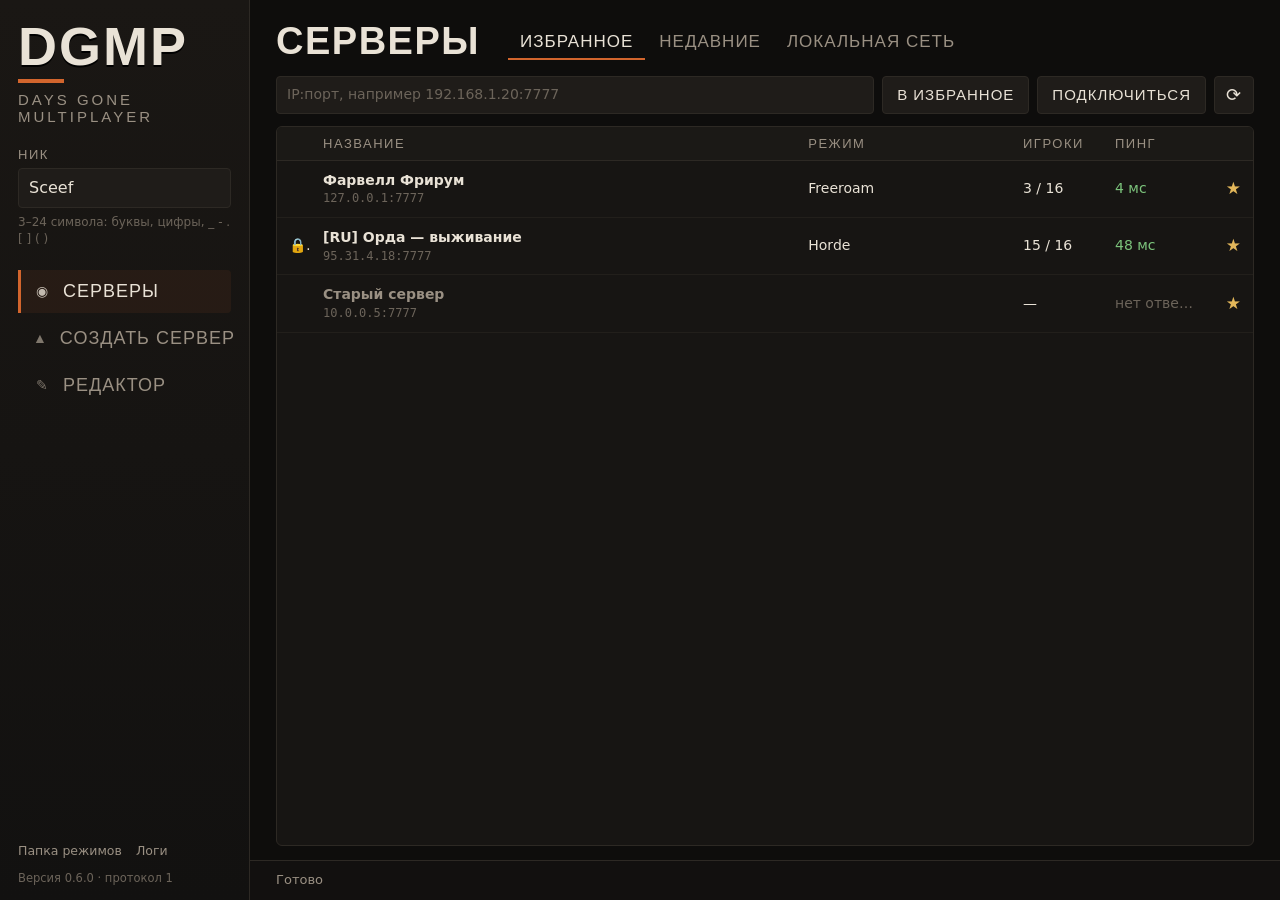
==== launcher/ui/index.html @ b5efe184 "Mission system, only death, quest items" ====
<!doctype html>
<html lang="ru">
<head>
<meta charset="utf-8">
<meta name="viewport" content="width=device-width, initial-scale=1">
<title>DGMP</title>
<link rel="stylesheet" href="app.css?v=0.6.0">
</head>
<body>
<div class="app">
  <aside class="side">
    <div class="brand">
      <div class="logo">DGMP</div>
      <div class="tagline">Days Gone Multiplayer</div>
    </div>

    <section class="nick-card">
      <label for="nick">Ник</label>
      <div class="nick-row">
        <input id="nick" maxlength="24" spellcheck="false" autocomplete="off" placeholder="Введите ник">
        <span id="nick-state" class="nick-state" aria-live="polite"></span>
      </div>
      <div class="hint" id="nick-help">3–24 символа: буквы, цифры, _ - . [ ] ( )</div>
    </section>

    <nav class="nav" role="tablist">
      <button class="nav-item active" data-page="servers" role="tab"><span class="ico">◉</span>Серверы</button>
      <button class="nav-item" data-page="host" role="tab"><span class="ico">▲</span>Создать сервер<span class="dot" id="server-dot" hidden></span></button>
      <button class="nav-item" data-page="editor" role="tab"><span class="ico">✎</span>Редактор</button>
    </nav>

    <div class="side-foot">
      <button class="link" data-open="modes">Папка режимов</button>
      <button class="link" data-open="logs">Логи</button>
      <div class="version" id="version"></div>
    </div>
  </aside>

  <main class="main">
    <!-- SERVERS -->
    <section class="page active" id="page-servers">
      <header class="page-head">
        <h1>Серверы</h1>
        <div class="tabs" role="tablist">
          <button class="tab active" data-list="favorites">Избранное</button>
          <button class="tab" data-list="recent">Недавние</button>
          <button class="tab" data-list="lan">Локальная сеть</button>
        </div>
      </header>

      <div class="toolbar">
        <input id="address" class="grow" placeholder="IP:порт, например 192.168.1.20:7777" spellcheck="false" autocomplete="off">
        <button class="btn" id="add-fav">В избранное</button>
        <button class="btn" id="direct">Подключиться</button>
        <button class="btn icon" id="refresh" title="Обновить (F5)">⟳</button>
      </div>

      <div class="table-wrap">
        <table class="servers">
          <thead><tr><th class="c-lock"></th><th>Название</th><th class="c-mode">Режим</th><th class="c-players">Игроки</th><th class="c-ping">Пинг</th><th class="c-act"></th></tr></thead>
          <tbody id="server-rows"></tbody>
        </table>
        <div class="empty" id="empty"></div>
      </div>

      <footer class="detail" id="detail" hidden>
        <div class="detail-info">
          <div class="detail-name" id="d-name"></div>
          <div class="detail-meta" id="d-meta"></div>
        </div>
        <button class="btn ghost" id="d-fav"></button>
        <button class="btn primary big" id="d-play">Играть</button>
      </footer>
    </section>

    <!-- HOST -->
    <section class="page" id="page-host">
      <header class="page-head"><h1>Создать сервер</h1></header>
      <div class="host-grid">
        <form class="card form" id="host-form" autocomplete="off">
          <div class="field">
            <label for="h-name">Название сервера</label>
            <input id="h-name" maxlength="64" required>
          </div>
          <div class="field">
            <label for="h-mode">Режим</label>
            <select id="h-mode"></select>
            <div class="mode-desc" id="h-mode-desc"></div>
          </div>
          <div class="row">
            <div class="field">
              <label for="h-port">Порт (UDP)</label>
              <input id="h-port" type="number" min="1024" max="65535" value="7777">
            </div>
            <div class="field">
              <label for="h-max">Слоты</label>
              <input id="h-max" type="number" min="1" max="64" value="16">
            </div>
          </div>
          <div class="field">
            <label for="h-pass">Пароль <span class="muted">(необязательно)</span></label>
            <input id="h-pass" type="password" maxlength="64">
          </div>
          <div class="actions">
            <button type="submit" class="btn primary big" id="h-play">Запустить и играть</button>
            <button type="button" class="btn" id="h-only">Только сервер</button>
          </div>
        </form>

        <div class="card console-card" id="console-card">
          <div class="console-head">
            <div>
              <div class="console-title">Консоль сервера</div>
              <div class="console-sub" id="srv-state">Сервер не запущен</div>
            </div>
            <button class="btn danger" id="srv-stop" hidden>Остановить</button>
          </div>
          <div class="addresses" id="srv-addr" hidden></div>
          <pre class="console" id="console" aria-live="polite"></pre>
          <form class="console-input" id="console-form">
            <input id="console-line" placeholder="Команда: help, status, say, kick, bot, reload…" spellcheck="false" autocomplete="off" disabled>
          </form>
        </div>
      </div>
    </section>

    <!-- EDITOR -->
    <section class="page" id="page-editor">
      <header class="page-head"><h1>Редактор</h1></header>
      <div class="card editor-card">
        <p>Одиночный режим для создания карт и режимов: полёт (F2), дев-меню (F3), маркеры (F6), сохранение точки старта (F5). Сюжет, сохранения и фоторежим отключены.</p>
        <label class="check"><input type="checkbox" id="e-refresh"> Восстановить исходный шаблон мира перед запуском</label>
        <div class="actions"><button class="btn primary big" id="e-run">Открыть редактор</button></div>
      </div>
    </section>

    <div class="statusbar" id="statusbar">
      <span class="spinner" id="spinner" hidden></span>
      <span id="status-text">Готово</span>
      <span class="game-pill" id="game-pill" hidden>Игра запущена</span>
    </div>
  </main>
</div>

<div class="modal" id="pass-modal" hidden>
  <form class="modal-box" id="pass-form">
    <h2>Сервер защищён паролем</h2>
    <div class="muted" id="pass-server"></div>
    <input id="pass-input" type="password" placeholder="Пароль" autocomplete="off">
    <div class="actions">
      <button type="button" class="btn" id="pass-cancel">Отмена</button>
      <button type="submit" class="btn primary">Подключиться</button>
    </div>
  </form>
</div>

<script src="app.js?v=0.6.0"></script>
</body>
</html>
---- launcher/ui/app.css ----
:root {
  --bg: #0e0d0c;
  --panel: #171513;
  --panel-2: #1f1c19;
  --line: #2d2924;
  --text: #e9e2d6;
  --muted: #9a9083;
  --dim: #6c645a;
  --accent: #d2652d;
  --accent-hi: #ec7c40;
  --ok: #7cc47c;
  --warn: #e3b75a;
  --bad: #e06b5f;
  --head: "Bahnschrift SemiBold Condensed", "Bahnschrift", "Arial Narrow", sans-serif;
  --body: "Segoe UI", system-ui, sans-serif;
  --mono: "Cascadia Mono", Consolas, monospace;
  color-scheme: dark;
}
* { box-sizing: border-box; }
html, body { height: 100%; margin: 0; }
body { background: var(--bg); color: var(--text); font: 14px/1.4 var(--body); overflow: hidden; user-select: none; }
input, select, button, textarea { font: inherit; color: inherit; }
input, select {
  background: var(--panel-2); border: 1px solid var(--line); border-radius: 4px; padding: 8px 10px; outline: none; min-width: 0;
  user-select: text;
}
input:focus, select:focus { border-color: var(--accent); }
input::placeholder { color: var(--dim); }
button { cursor: pointer; }
:focus-visible { outline: 2px solid var(--accent-hi); outline-offset: 2px; }

.app { display: grid; grid-template-columns: 250px 1fr; height: 100vh; }

/* ---------- sidebar ---------- */
.side {
  background: linear-gradient(180deg, #1a1714 0%, #121110 100%); border-right: 1px solid var(--line);
  display: flex; flex-direction: column; padding: 22px 18px 14px; gap: 22px;
}
.logo { font: 700 54px/0.9 var(--head); letter-spacing: 2px; color: var(--text); text-shadow: 0 2px 0 #000; }
.logo::after { content: ""; display: block; width: 46px; height: 4px; background: var(--accent); margin-top: 8px; }
.tagline { font: 15px var(--head); letter-spacing: 3px; text-transform: uppercase; color: var(--muted); margin-top: 8px; }

.nick-card label, .field label { display: block; font: 13px var(--head); letter-spacing: 1.5px; text-transform: uppercase; color: var(--muted); margin-bottom: 6px; }
.nick-row { position: relative; }
.nick-row input { width: 100%; font-size: 16px; padding-right: 30px; }
.nick-state { position: absolute; right: 10px; top: 50%; transform: translateY(-50%); font-weight: 700; }
.nick-state.ok { color: var(--ok); }
.nick-state.bad { color: var(--bad); }
.hint { font-size: 12px; color: var(--dim); margin-top: 6px; }
.hint.bad { color: var(--bad); }

.nav { display: flex; flex-direction: column; gap: 4px; }
.nav-item {
  display: flex; align-items: center; gap: 12px; background: none; border: 0; border-left: 3px solid transparent; border-radius: 0 4px 4px 0;
  padding: 11px 12px; text-align: left; white-space: nowrap; font: 18px var(--head); letter-spacing: 1px; text-transform: uppercase; color: var(--muted);
}
.nav-item .ico { width: 18px; text-align: center; font-size: 14px; opacity: .8; }
.nav-item:hover { color: var(--text); background: #ffffff08; }
.nav-item.active { color: var(--text); border-left-color: var(--accent); background: #d2652d14; }
.dot { width: 8px; height: 8px; border-radius: 50%; background: var(--ok); margin-left: auto; box-shadow: 0 0 8px var(--ok); }

.side-foot { margin-top: auto; display: flex; flex-wrap: wrap; gap: 4px 14px; align-items: center; }
.link { background: none; border: 0; padding: 0; color: var(--muted); font-size: 12.5px; }
.link:hover { color: var(--accent-hi); }
.version { width: 100%; font-size: 11.5px; color: var(--dim); margin-top: 6px; }

/* ---------- main ---------- */
.main { display: flex; flex-direction: column; min-width: 0; min-height: 0; position: relative; }
.page { display: none; flex: 1; flex-direction: column; min-height: 0; padding: 22px 26px 0; }
.page.active { display: flex; }
.page-head { display: flex; align-items: flex-end; gap: 28px; margin-bottom: 16px; flex-wrap: wrap; }
h1 { font: 700 38px/1 var(--head); letter-spacing: 1.5px; text-transform: uppercase; margin: 0; }
h2 { font: 700 24px/1.1 var(--head); letter-spacing: 1px; text-transform: uppercase; margin: 0 0 6px; }
.tabs { display: flex; gap: 2px; }
.tab {
  background: none; border: 0; border-bottom: 2px solid transparent; padding: 6px 12px; font: 17px var(--head); letter-spacing: 1px;
  text-transform: uppercase; color: var(--muted);
}
.tab:hover { color: var(--text); }
.tab.active { color: var(--text); border-bottom-color: var(--accent); }

.toolbar { display: flex; gap: 8px; margin-bottom: 12px; }
.grow { flex: 1; }

.btn {
  background: var(--panel-2); border: 1px solid var(--line); border-radius: 4px; padding: 8px 14px; white-space: nowrap;
  font: 15px var(--head); letter-spacing: 1px; text-transform: uppercase; color: var(--text); transition: background .12s, border-color .12s;
}
.btn:hover { border-color: #4a433b; background: #27231f; }
.btn:disabled { opacity: .45; cursor: default; }
.btn.icon { width: 40px; padding: 8px 0; font-size: 18px; line-height: 1; }
.btn.primary { background: var(--accent); border-color: var(--accent); color: #140a04; font-weight: 700; }
.btn.primary:hover { background: var(--accent-hi); border-color: var(--accent-hi); }
.btn.big { padding: 11px 26px; font-size: 19px; }
.btn.ghost { background: none; }
.btn.danger { border-color: #6b2f2a; color: #f0a198; }
.btn.danger:hover { background: #3a1a17; }

/* ---------- server table ---------- */
.table-wrap { flex: 1; min-height: 0; overflow: auto; border: 1px solid var(--line); border-radius: 6px; background: var(--panel); position: relative; }
table.servers { width: 100%; border-collapse: collapse; table-layout: fixed; }
.servers th {
  position: sticky; top: 0; background: #1b1916; z-index: 1; text-align: left; padding: 9px 12px; border-bottom: 1px solid var(--line);
  font: 13px var(--head); letter-spacing: 1.5px; text-transform: uppercase; color: var(--muted); font-weight: 400;
}
.servers td { padding: 10px 12px; border-bottom: 1px solid #221f1b; white-space: nowrap; overflow: hidden; text-overflow: ellipsis; }
.servers tr { cursor: default; }
.servers tbody tr:hover { background: #ffffff07; }
.servers tbody tr.sel { background: #d2652d1f; box-shadow: inset 3px 0 0 var(--accent); }
.c-lock { width: 34px; text-align: center; }
.c-mode { width: 22%; }
.c-players { width: 92px; }
.c-ping { width: 104px; }
.c-act { width: 46px; }
.servers td.c-act { padding: 0 8px 0 0; text-overflow: clip; text-align: right; }
.srv-name { font-weight: 600; }
.srv-addr { display: block; font-size: 12px; color: var(--dim); font-family: var(--mono); }
.offline .srv-name { color: var(--muted); }
.ping-good { color: var(--ok); } .ping-mid { color: var(--warn); } .ping-bad { color: var(--bad); } .ping-none { color: var(--dim); }
.full { color: var(--warn); }
.tag { display: inline-block; font-size: 11px; padding: 1px 6px; border-radius: 3px; background: #3a1a17; color: #f0a198; margin-left: 6px; vertical-align: 1px; }
.star { background: none; border: 0; color: var(--dim); font-size: 17px; padding: 0 4px; }
.star.on { color: var(--warn); }
.star:hover { color: var(--accent-hi); }
.empty { position: absolute; inset: 60px 20px auto; text-align: center; color: var(--dim); line-height: 1.6; }

.detail {
  display: flex; align-items: center; gap: 12px; margin: 12px 0 0; padding: 14px 16px; border: 1px solid var(--line); border-radius: 6px;
  background: linear-gradient(90deg, #211c18, var(--panel));
}
.detail-info { flex: 1; min-width: 0; }
.detail-name { font: 700 24px/1.1 var(--head); letter-spacing: .5px; white-space: nowrap; overflow: hidden; text-overflow: ellipsis; }
.detail-meta { color: var(--muted); font-size: 13px; margin-top: 3px; }

/* ---------- host ---------- */
.host-grid { flex: 1; min-height: 0; display: grid; grid-template-columns: minmax(300px, 380px) 1fr; gap: 16px; padding-bottom: 4px; }
.card { background: var(--panel); border: 1px solid var(--line); border-radius: 6px; padding: 18px; }
.form { display: flex; flex-direction: column; gap: 14px; overflow: auto; }
.field input, .field select { width: 100%; }
.row { display: grid; grid-template-columns: 1fr 1fr; gap: 12px; }
.mode-desc { font-size: 12.5px; color: var(--muted); margin-top: 6px; min-height: 18px; }
.muted { color: var(--muted); font-size: 12.5px; text-transform: none; letter-spacing: 0; font-family: var(--body); }
.actions { display: flex; gap: 10px; align-items: center; flex-wrap: wrap; margin-top: 4px; }

.console-card { display: flex; flex-direction: column; min-height: 0; min-width: 0; padding: 0; overflow: hidden; }
.console-head { display: flex; align-items: center; justify-content: space-between; padding: 14px 16px; border-bottom: 1px solid var(--line); }
.console-title { font: 700 20px var(--head); letter-spacing: 1px; text-transform: uppercase; }
.console-sub { font-size: 12.5px; color: var(--muted); }
.console-sub.on { color: var(--ok); }
.addresses { display: flex; flex-wrap: wrap; gap: 8px; padding: 10px 16px; border-bottom: 1px solid var(--line); background: #13110f; }
.addr {
  display: inline-flex; align-items: center; gap: 8px; background: var(--panel-2); border: 1px solid var(--line); border-radius: 4px;
  padding: 4px 6px 4px 10px; font: 13px var(--mono);
}
.addr small { color: var(--dim); font-family: var(--body); }
.addr button { background: none; border: 0; color: var(--muted); font-size: 12px; padding: 2px 6px; border-radius: 3px; }
.addr button:hover { color: var(--text); background: #ffffff10; }
.console {
  flex: 1; margin: 0; padding: 12px 16px; overflow: auto; font: 12.5px/1.5 var(--mono); color: #cfc7ba; background: #0c0b0a;
  white-space: pre-wrap; word-break: break-word; user-select: text;
}
.console .err { color: var(--bad); } .console .chat { color: #e7e0b0; } .console .sys { color: var(--dim); }
.console-input { border-top: 1px solid var(--line); }
.console-input input { width: 100%; border: 0; border-radius: 0; background: #12100e; padding: 11px 16px; font-family: var(--mono); font-size: 13px; }

.editor-card { max-width: 640px; display: flex; flex-direction: column; gap: 14px; }
.editor-card p { margin: 0; color: var(--muted); line-height: 1.6; }
.check { display: flex; gap: 10px; align-items: center; color: var(--muted); }
.check input { width: 16px; height: 16px; accent-color: var(--accent); }

/* ---------- status bar ---------- */
.statusbar {
  display: flex; align-items: center; gap: 10px; padding: 10px 26px; margin-top: 14px; border-top: 1px solid var(--line);
  background: #12100f; color: var(--muted); font-size: 13px; min-height: 40px;
}
.statusbar.error #status-text { color: var(--bad); }
.spinner { width: 14px; height: 14px; border: 2px solid #ffffff22; border-top-color: var(--accent); border-radius: 50%; animation: spin .8s linear infinite; }
@keyframes spin { to { transform: rotate(360deg); } }
.game-pill { margin-left: auto; background: #1d2a1d; color: var(--ok); border: 1px solid #2e472e; padding: 2px 10px; border-radius: 10px; font-size: 12px; }

/* ---------- modal ---------- */
.modal { position: fixed; inset: 0; background: #000a; display: grid; place-items: center; z-index: 10; }
.modal[hidden] { display: none; }
.modal-box { width: min(380px, calc(100vw - 32px)); background: var(--panel); border: 1px solid var(--line); border-radius: 8px; padding: 20px; display: flex; flex-direction: column; gap: 12px; }
.modal-box .actions { justify-content: flex-end; }

[hidden] { display: none !important; }
::-webkit-scrollbar { width: 10px; height: 10px; }
::-webkit-scrollbar-thumb { background: #2d2924; border-radius: 5px; border: 2px solid var(--panel); }
::-webkit-scrollbar-track { background: transparent; }

@media (max-width: 1000px) {
  .host-grid { grid-template-columns: 1fr; grid-template-rows: auto minmax(260px, 1fr); overflow: auto; }
  .c-mode { width: 26%; }
}
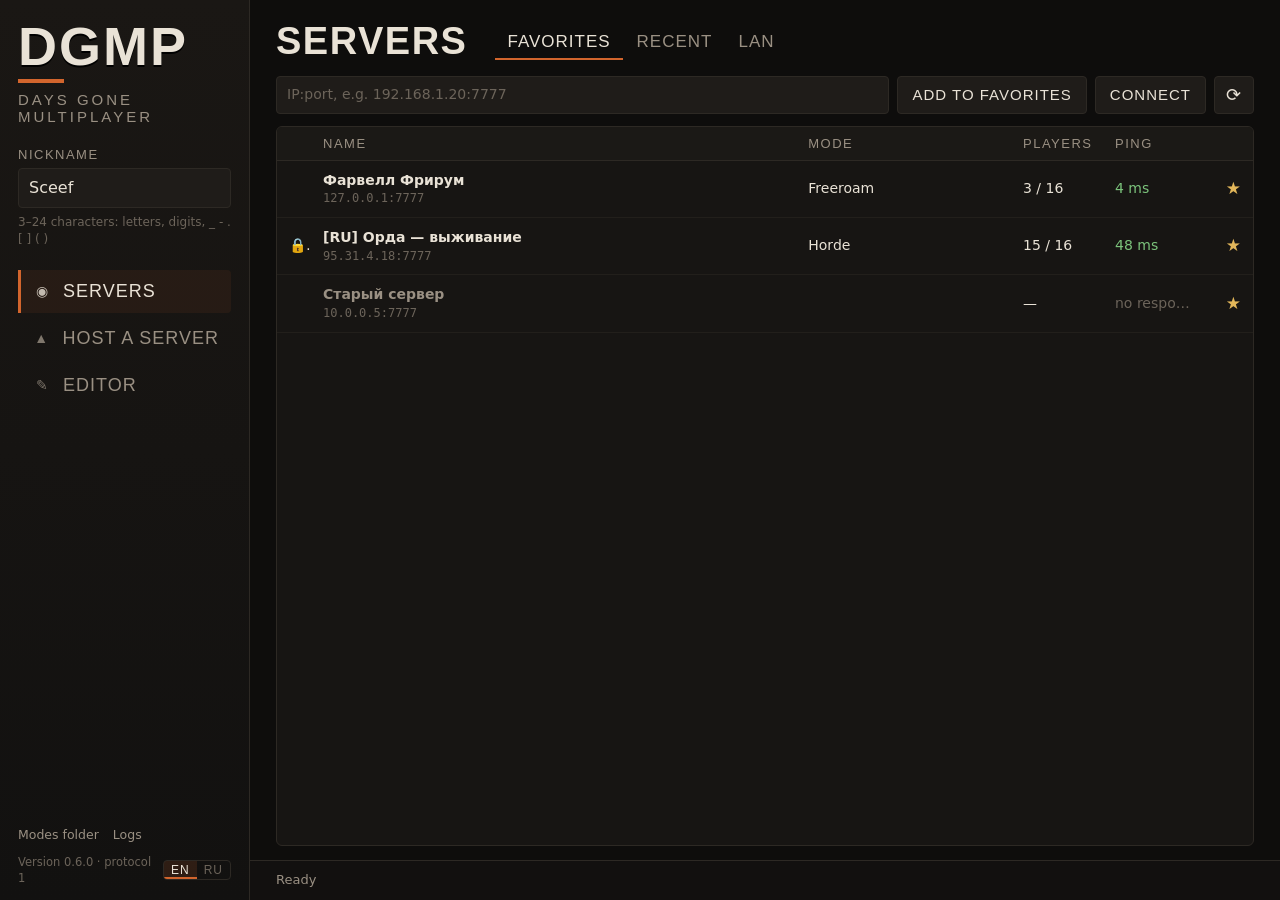
==== commit 049cd559: "Map editor update" ====
--- a/launcher/ui/index.html
+++ b/launcher/ui/index.html
@@ -4,7 +4,7 @@
 <meta charset="utf-8">
 <meta name="viewport" content="width=device-width, initial-scale=1">
 <title>DGMP</title>
-<link rel="stylesheet" href="app.css?v=0.6.0">
+<link rel="stylesheet" href="app.css?v=0.6.2">
 </head>
 <body>
 <div class="app">
@@ -15,24 +15,30 @@
     </div>
 
     <section class="nick-card">
-      <label for="nick">Ник</label>
+      <label for="nick" data-i18n="nick.label">Ник</label>
       <div class="nick-row">
-        <input id="nick" maxlength="24" spellcheck="false" autocomplete="off" placeholder="Введите ник">
+        <input id="nick" maxlength="24" spellcheck="false" autocomplete="off" placeholder="Введите ник" data-i18n-placeholder="nick.placeholder">
         <span id="nick-state" class="nick-state" aria-live="polite"></span>
       </div>
-      <div class="hint" id="nick-help">3–24 символа: буквы, цифры, _ - . [ ] ( )</div>
+      <div class="hint" id="nick-help" data-i18n="nick.help">3–24 символа: буквы, цифры, _ - . [ ] ( )</div>
     </section>
 
     <nav class="nav" role="tablist">
-      <button class="nav-item active" data-page="servers" role="tab"><span class="ico">◉</span>Серверы</button>
-      <button class="nav-item" data-page="host" role="tab"><span class="ico">▲</span>Создать сервер<span class="dot" id="server-dot" hidden></span></button>
-      <button class="nav-item" data-page="editor" role="tab"><span class="ico">✎</span>Редактор</button>
+      <button class="nav-item active" data-page="servers" role="tab"><span class="ico">◉</span><span data-i18n="nav.servers">Серверы</span></button>
+      <button class="nav-item" data-page="host" role="tab"><span class="ico">▲</span><span data-i18n="nav.host">Создать сервер</span><span class="dot" id="server-dot" hidden></span></button>
+      <!-- Quests are edited in the quest window that opens with the editor (index.html?view=quests). -->
+      <button class="nav-item" data-page="editor" role="tab"><span class="ico">✎</span><span data-i18n="nav.editor">Редактор</span></button>
     </nav>
 
     <div class="side-foot">
-      <button class="link" data-open="modes">Папка режимов</button>
-      <button class="link" data-open="logs">Логи</button>
-      <div class="version" id="version"></div>
+      <button class="link" data-open="modes" data-i18n="foot.modes">Папка режимов</button>
+      <button class="link" data-open="logs" data-i18n="foot.logs">Логи</button>
+      <div class="foot-row">
+        <div class="version" id="version"></div>
+        <div class="lang" role="group" data-i18n-title="lang.title" title="Язык">
+          <button data-lang="en">EN</button><button data-lang="ru">RU</button>
+        </div>
+      </div>
     </div>
   </aside>
 
@@ -40,24 +46,24 @@
     <!-- SERVERS -->
     <section class="page active" id="page-servers">
       <header class="page-head">
-        <h1>Серверы</h1>
+        <h1 data-i18n="nav.servers">Серверы</h1>
         <div class="tabs" role="tablist">
-          <button class="tab active" data-list="favorites">Избранное</button>
-          <button class="tab" data-list="recent">Недавние</button>
-          <button class="tab" data-list="lan">Локальная сеть</button>
+          <button class="tab active" data-list="favorites" data-i18n="list.favorites">Избранное</button>
+          <button class="tab" data-list="recent" data-i18n="list.recent">Недавние</button>
+          <button class="tab" data-list="lan" data-i18n="list.lan">Локальная сеть</button>
         </div>
       </header>
 
       <div class="toolbar">
-        <input id="address" class="grow" placeholder="IP:порт, например 192.168.1.20:7777" spellcheck="false" autocomplete="off">
-        <button class="btn" id="add-fav">В избранное</button>
-        <button class="btn" id="direct">Подключиться</button>
-        <button class="btn icon" id="refresh" title="Обновить (F5)">⟳</button>
+        <input id="address" class="grow" placeholder="IP:порт, например 192.168.1.20:7777" data-i18n-placeholder="address.placeholder" spellcheck="false" autocomplete="off">
+        <button class="btn" id="add-fav" data-i18n="fav.add">В избранное</button>
+        <button class="btn" id="direct" data-i18n="connect">Подключиться</button>
+        <button class="btn icon" id="refresh" title="Обновить (F5)" data-i18n-title="refresh">⟳</button>
       </div>
 
       <div class="table-wrap">
         <table class="servers">
-          <thead><tr><th class="c-lock"></th><th>Название</th><th class="c-mode">Режим</th><th class="c-players">Игроки</th><th class="c-ping">Пинг</th><th class="c-act"></th></tr></thead>
+          <thead><tr><th class="c-lock"></th><th data-i18n="th.name">Название</th><th class="c-mode" data-i18n="mode">Режим</th><th class="c-players" data-i18n="th.players">Игроки</th><th class="c-ping" data-i18n="th.ping">Пинг</th><th class="c-act"></th></tr></thead>
           <tbody id="server-rows"></tbody>
         </table>
         <div class="empty" id="empty"></div>
@@ -69,91 +75,174 @@
           <div class="detail-meta" id="d-meta"></div>
         </div>
         <button class="btn ghost" id="d-fav"></button>
-        <button class="btn primary big" id="d-play">Играть</button>
+        <button class="btn primary big" id="d-play" data-i18n="play">Играть</button>
       </footer>
     </section>
 
     <!-- HOST -->
     <section class="page" id="page-host">
-      <header class="page-head"><h1>Создать сервер</h1></header>
+      <header class="page-head"><h1 data-i18n="nav.host">Создать сервер</h1></header>
       <div class="host-grid">
         <form class="card form" id="host-form" autocomplete="off">
           <div class="field">
-            <label for="h-name">Название сервера</label>
+            <label for="h-name" data-i18n="host.name">Название сервера</label>
             <input id="h-name" maxlength="64" required>
           </div>
           <div class="field">
-            <label for="h-mode">Режим</label>
+            <label for="h-mode" data-i18n="mode">Режим</label>
             <select id="h-mode"></select>
             <div class="mode-desc" id="h-mode-desc"></div>
           </div>
           <div class="row">
             <div class="field">
-              <label for="h-port">Порт (UDP)</label>
+              <label for="h-port" data-i18n="host.port">Порт (UDP)</label>
               <input id="h-port" type="number" min="1024" max="65535" value="7777">
             </div>
             <div class="field">
-              <label for="h-max">Слоты</label>
+              <label for="h-max" data-i18n="host.slots">Слоты</label>
               <input id="h-max" type="number" min="1" max="64" value="16">
             </div>
           </div>
           <div class="field">
-            <label for="h-pass">Пароль <span class="muted">(необязательно)</span></label>
+            <label for="h-pass"><span data-i18n="password">Пароль</span> <span class="muted" data-i18n="optional">(необязательно)</span></label>
             <input id="h-pass" type="password" maxlength="64">
           </div>
           <div class="actions">
-            <button type="submit" class="btn primary big" id="h-play">Запустить и играть</button>
-            <button type="button" class="btn" id="h-only">Только сервер</button>
+            <button type="submit" class="btn primary big" id="h-play" data-i18n="host.play">Запустить и играть</button>
+            <button type="button" class="btn" id="h-only" data-i18n="host.only">Только сервер</button>
           </div>
         </form>
 
         <div class="card console-card" id="console-card">
           <div class="console-head">
             <div>
-              <div class="console-title">Консоль сервера</div>
-              <div class="console-sub" id="srv-state">Сервер не запущен</div>
-            </div>
-            <button class="btn danger" id="srv-stop" hidden>Остановить</button>
+              <div class="console-title" data-i18n="console.title">Консоль сервера</div>
+              <div class="console-sub" id="srv-state" data-i18n="srv.stopped">Сервер не запущен</div>
+            </div>
+            <button class="btn danger" id="srv-stop" hidden data-i18n="srv.stop">Остановить</button>
           </div>
           <div class="addresses" id="srv-addr" hidden></div>
           <pre class="console" id="console" aria-live="polite"></pre>
           <form class="console-input" id="console-form">
-            <input id="console-line" placeholder="Команда: help, status, say, kick, bot, reload…" spellcheck="false" autocomplete="off" disabled>
+            <input id="console-line" placeholder="Команда: help, status, say, kick, bot, reload…" data-i18n-placeholder="console.placeholder" spellcheck="false" autocomplete="off" disabled>
           </form>
         </div>
       </div>
+    </section>
+
+    <!-- QUESTS -->
+    <section class="page" id="page-quests">
+      <header class="page-head">
+        <h1 data-i18n="quests.title">Квесты</h1>
+        <div class="pick-hint" data-i18n="quests.pickHint">В игре: F6 — точка, F7 — объект, F9 — предмет для шага</div>
+        <div class="tele" id="q-tele" data-i18n="tele.off">игра не запущена</div>
+      </header>
+      <div class="arm-wait" id="q-arm" hidden>
+        <span class="spinner"></span>
+        <span class="grow" id="q-arm-text" data-i18n="arm.text">Кликните ЛКМ в игре…</span>
+        <label class="check inline"><input type="checkbox" id="q-arm-repeat"> <span data-i18n="arm.repeat">Повторять</span></label>
+        <button type="button" class="btn small" id="q-arm-cancel" data-i18n="cancel">Отмена</button>
+      </div>
+      <div class="quest-grid">
+        <div class="card quest-side">
+          <button class="btn primary" id="q-new" data-i18n="q.new">Новый квест</button>
+          <div class="quest-list" id="q-list"></div>
+          <div class="empty-note" id="q-list-empty" hidden data-i18n-html="q.listEmpty">Квестов пока нет.<br>Файлы лежат в папке quests.</div>
+        </div>
+
+        <div class="card quest-edit">
+          <div class="empty-note" id="q-none" data-i18n="q.none">Выберите квест слева или создайте новый.</div>
+          <form class="quest-form" id="q-form" autocomplete="off" spellcheck="false" hidden>
+            <div class="quest-actions">
+              <div class="quest-file" id="q-file"></div>
+              <button type="button" class="btn danger" id="q-delete" data-i18n="delete">Удалить</button>
+              <button type="submit" class="btn" id="q-save" data-i18n="save">Сохранить</button>
+              <button type="button" class="btn primary" id="q-test" title="Сохранить, запустить сервер с режимом questtest и войти в игру" data-i18n="q.test" data-i18n-title="q.testHint">Проверить</button>
+            </div>
+
+            <div class="row">
+              <div class="field">
+                <label for="q-id">Id <span class="muted" data-i18n="q.idHint">(имя файла: a-z, 0-9, _ и -)</span></label>
+                <input id="q-id" data-q="id" maxlength="64">
+              </div>
+              <div class="field">
+                <label for="q-title" data-i18n="q.title">Название</label>
+                <input id="q-title" data-q="title" maxlength="120">
+              </div>
+            </div>
+            <div class="row">
+              <div class="field">
+                <label for="q-category" data-i18n="q.category">Категория</label>
+                <select id="q-category" data-q="category"></select>
+              </div>
+              <div class="field">
+                <label for="q-style" data-i18n="q.style">Вид маркеров</label>
+                <select id="q-style" data-q="style"></select>
+              </div>
+            </div>
+            <div class="field">
+              <label for="q-text" data-i18n="q.text">Текст «Новое задание»</label>
+              <textarea id="q-text" data-q="text" rows="2" maxlength="500"></textarea>
+            </div>
+
+            <div class="field">
+              <label data-i18n="q.reward">Награда</label>
+              <div class="row narrow">
+                <div class="field">
+                  <span class="sub-label" data-i18n="q.xp">Опыт</span>
+                  <input id="q-xp" data-q="xp" type="number" min="0" step="10" placeholder="0">
+                </div>
+              </div>
+              <div class="rows" id="q-reward"></div>
+              <button type="button" class="btn small" id="q-reward-add" data-i18n="q.addItem">+ Предмет</button>
+            </div>
+
+            <div class="field">
+              <label data-i18n="q.steps">Шаги</label>
+              <div class="steps" id="q-steps"></div>
+              <div class="actions">
+                <button type="button" class="btn small" data-add-step="goto" data-i18n="addStep.goto">+ Дойти до точки</button>
+                <button type="button" class="btn small" data-add-step="hold" data-i18n="addStep.hold">+ Удерживать зону</button>
+                <button type="button" class="btn small" data-add-step="collect" data-i18n="addStep.collect">+ Сделать N раз</button>
+              </div>
+            </div>
+          </form>
+        </div>
+      </div>
+      <datalist id="item-keys"></datalist>
     </section>
 
     <!-- EDITOR -->
     <section class="page" id="page-editor">
-      <header class="page-head"><h1>Редактор</h1></header>
+      <header class="page-head"><h1 data-i18n="nav.editor">Редактор</h1></header>
       <div class="card editor-card">
-        <p>Одиночный режим для создания карт и режимов: полёт (F2), дев-меню (F3), маркеры (F6), сохранение точки старта (F5). Сюжет, сохранения и фоторежим отключены.</p>
-        <label class="check"><input type="checkbox" id="e-refresh"> Восстановить исходный шаблон мира перед запуском</label>
-        <div class="actions"><button class="btn primary big" id="e-run">Открыть редактор</button></div>
-      </div>
-    </section>
-
+        <p data-i18n="editor.desc">Одиночный режим для создания карт, режимов и квестов: полёт (F2), дев-меню (F3), сохранение точки старта (F5). Вместе с игрой открывается окно квестов. Сюжет, сохранения и фоторежим отключены.</p>
+        <label class="check"><input type="checkbox" id="e-refresh"> <span data-i18n="editor.refresh">Восстановить исходный шаблон мира перед запуском</span></label>
+        <div class="actions"><button class="btn primary big" id="e-run" data-i18n="editor.run">Открыть редактор</button></div>
+      </div>
+    </section>
+
+    <div class="toast" id="toast" hidden></div>
     <div class="statusbar" id="statusbar">
       <span class="spinner" id="spinner" hidden></span>
-      <span id="status-text">Готово</span>
-      <span class="game-pill" id="game-pill" hidden>Игра запущена</span>
+      <span id="status-text" data-i18n="status.ready">Готово</span>
+      <span class="game-pill" id="game-pill" hidden data-i18n="game.running">Игра запущена</span>
     </div>
   </main>
 </div>
 
 <div class="modal" id="pass-modal" hidden>
   <form class="modal-box" id="pass-form">
-    <h2>Сервер защищён паролем</h2>
+    <h2 data-i18n="pass.title">Сервер защищён паролем</h2>
     <div class="muted" id="pass-server"></div>
-    <input id="pass-input" type="password" placeholder="Пароль" autocomplete="off">
+    <input id="pass-input" type="password" placeholder="Пароль" data-i18n-placeholder="password" autocomplete="off">
     <div class="actions">
-      <button type="button" class="btn" id="pass-cancel">Отмена</button>
-      <button type="submit" class="btn primary">Подключиться</button>
+      <button type="button" class="btn" id="pass-cancel" data-i18n="cancel">Отмена</button>
+      <button type="submit" class="btn primary" data-i18n="connect">Подключиться</button>
     </div>
   </form>
 </div>
 
-<script src="app.js?v=0.6.0"></script>
+<script src="app.js?v=0.6.2"></script>
 </body>
 </html>
--- a/launcher/ui/app.css
+++ b/launcher/ui/app.css
@@ -62,7 +62,12 @@
 .side-foot { margin-top: auto; display: flex; flex-wrap: wrap; gap: 4px 14px; align-items: center; }
 .link { background: none; border: 0; padding: 0; color: var(--muted); font-size: 12.5px; }
 .link:hover { color: var(--accent-hi); }
-.version { width: 100%; font-size: 11.5px; color: var(--dim); margin-top: 6px; }
+.foot-row { width: 100%; display: flex; align-items: center; gap: 8px; margin-top: 6px; }
+.version { flex: 1; min-width: 0; font-size: 11.5px; color: var(--dim); }
+.lang { display: flex; border: 1px solid var(--line); border-radius: 4px; overflow: hidden; }
+.lang button { background: none; border: 0; padding: 2px 7px; font: 12px var(--head); letter-spacing: 1px; color: var(--dim); }
+.lang button:hover { color: var(--text); }
+.lang button.active { color: var(--text); background: #d2652d26; box-shadow: inset 0 -2px 0 var(--accent); }
 
 /* ---------- main ---------- */
 .main { display: flex; flex-direction: column; min-width: 0; min-height: 0; position: relative; }
@@ -168,6 +173,107 @@
 .check { display: flex; gap: 10px; align-items: center; color: var(--muted); }
 .check input { width: 16px; height: 16px; accent-color: var(--accent); }
 
+/* ---------- quests ---------- */
+.page-head .tele { margin-left: auto; font: 12.5px var(--mono); color: var(--dim); padding-bottom: 4px; }
+.page-head .tele.on { color: var(--ok); }
+.quest-grid { flex: 1; min-height: 0; display: grid; grid-template-columns: 250px 1fr; gap: 16px; padding-bottom: 4px; }
+.quest-side { display: flex; flex-direction: column; gap: 12px; min-height: 0; padding: 14px; }
+.quest-list { flex: 1; min-height: 0; overflow: auto; display: flex; flex-direction: column; gap: 2px; margin: 0 -6px; }
+.quest-item {
+  display: flex; flex-direction: column; align-items: flex-start; gap: 1px; background: none; border: 0; border-left: 3px solid transparent;
+  border-radius: 0 4px 4px 0; padding: 7px 10px; text-align: left; color: var(--text); min-width: 0;
+}
+.quest-item:hover { background: #ffffff08; }
+.quest-item.sel { background: #d2652d1f; border-left-color: var(--accent); }
+.quest-item .q-name { font-weight: 600; max-width: 100%; white-space: nowrap; overflow: hidden; text-overflow: ellipsis; }
+.quest-item .q-meta { font-size: 12px; color: var(--dim); font-family: var(--mono); }
+.quest-item.broken .q-name { color: var(--bad); }
+.empty-note { color: var(--dim); text-align: center; line-height: 1.6; margin: 30px 10px; }
+
+.quest-edit { min-height: 0; min-width: 0; overflow: auto; padding: 0; }
+.quest-form { display: flex; flex-direction: column; gap: 14px; padding: 0 18px 18px; }
+.quest-actions {
+  position: sticky; top: 0; z-index: 2; display: flex; flex-wrap: wrap; align-items: center; gap: 8px; margin: 0 -18px; padding: 12px 18px;
+  background: var(--panel); border-bottom: 1px solid var(--line);
+}
+.quest-file { flex: 1; min-width: 0; font: 13px var(--mono); color: var(--muted); white-space: nowrap; overflow: hidden; text-overflow: ellipsis; }
+.quest-file .dirty { color: var(--warn); font-family: var(--body); margin-left: 6px; }
+textarea {
+  width: 100%; resize: vertical; background: var(--panel-2); border: 1px solid var(--line); border-radius: 4px; padding: 8px 10px;
+  outline: none; user-select: text;
+}
+textarea:focus { border-color: var(--accent); }
+.field input.bad { border-color: var(--bad); }
+.row.narrow { grid-template-columns: 160px; margin-bottom: 8px; }
+.sub-label { display: block; font-size: 12px; color: var(--dim); margin-bottom: 3px; }
+.btn.small { padding: 5px 10px; font-size: 13.5px; }
+.btn.tiny { padding: 3px 8px; font-size: 12.5px; letter-spacing: .5px; }
+.btn.x { padding: 3px 8px; font-size: 14px; color: var(--muted); }
+.btn.x:hover { color: #f0a198; border-color: #6b2f2a; }
+
+.rows { display: flex; flex-direction: column; gap: 6px; margin-bottom: 8px; }
+.rows:empty { display: none; }
+.item-row { display: flex; gap: 6px; align-items: center; flex-wrap: wrap; }
+.item-row .key { flex: 1 1 220px; }
+.item-row .cnt { width: 76px; }
+.item-row .coord { width: 104px; }
+
+.steps { display: flex; flex-direction: column; gap: 10px; margin-bottom: 10px; }
+.steps:empty { display: none; }
+.step { border: 1px solid var(--line); border-radius: 6px; background: #1a1815; }
+.step-head { display: flex; align-items: center; gap: 8px; padding: 8px 10px; border-bottom: 1px solid var(--line); }
+.step-num { font: 700 20px/1 var(--head); color: var(--accent); min-width: 26px; }
+.step-head select { width: 210px; min-width: 0; flex: 0 1 auto; padding: 5px 8px; }
+.step { cursor: default; }
+.step.sel { border-color: var(--accent); box-shadow: inset 3px 0 0 var(--accent); }
+.arm-bar { display: none; }
+.quests-view .step.sel .arm-bar { display: flex; gap: 6px; flex-wrap: wrap; }
+.pick-hint { display: none; }
+.arm-wait {
+  display: flex; align-items: center; gap: 10px; padding: 8px 12px; margin-bottom: 10px; border: 1px solid var(--accent);
+  border-radius: 6px; background: #d2652d1f;
+}
+.toast {
+  position: absolute; left: 50%; bottom: 56px; transform: translateX(-50%); z-index: 5; max-width: calc(100% - 32px);
+  background: #26211c; border: 1px solid #4a433b; border-radius: 6px; padding: 8px 14px; box-shadow: 0 4px 16px #0008;
+}
+.toast.error { color: #f0a198; border-color: #6b2f2a; }
+.step-head .spacer { flex: 1; }
+.step-body { display: flex; flex-direction: column; gap: 10px; padding: 12px; }
+.step-body .field > label { font-size: 12px; letter-spacing: 1px; margin-bottom: 4px; }
+.grid4 { display: grid; grid-template-columns: repeat(4, minmax(0, 1fr)); gap: 8px; }
+.grid3 { display: grid; grid-template-columns: repeat(3, minmax(0, 1fr)); gap: 8px; }
+.coords { display: flex; gap: 6px; align-items: flex-end; flex-wrap: wrap; }
+.coords .field { flex: 1 1 90px; }
+.coords .btns { display: flex; gap: 6px; }
+.events { display: flex; flex-wrap: wrap; gap: 6px 16px; }
+.field label.check { display: inline-flex; margin: 0; font: 13px var(--body); letter-spacing: 0; text-transform: none; color: var(--muted); }
+.check.inline { gap: 6px; }
+.checks { display: flex; gap: 20px; }
+
+@media (max-width: 1000px) {
+  .quest-grid { grid-template-columns: 200px 1fr; }
+  .grid4 { grid-template-columns: repeat(2, minmax(0, 1fr)); }
+}
+@media (max-width: 600px) {
+  .grid3 { grid-template-columns: 1fr; }
+}
+
+/* Quest window next to the editor game (index.html?view=quests): only the quests page, compact. */
+.quests-view .app { grid-template-columns: 1fr; }
+.quests-view .side { display: none; }
+.quests-view .page { padding: 10px 12px 0; }
+.quests-view .page-head { margin-bottom: 8px; gap: 4px 12px; }
+.quests-view h1 { display: none; }
+.quests-view .page-head .tele { margin-left: 0; padding: 0; }
+.quests-view .pick-hint { display: block; width: 100%; font-size: 12.5px; color: var(--muted); }
+.quests-view .quest-grid { grid-template-columns: 1fr; grid-template-rows: auto minmax(0, 1fr); gap: 10px; }
+.quests-view .quest-side { flex-direction: row; align-items: flex-start; max-height: 140px; padding: 10px; }
+.quests-view .quest-list { margin: 0; }
+.quests-view .quest-form { padding: 0 12px 12px; }
+.quests-view .quest-actions { margin: 0 -12px; padding: 10px 12px; }
+.quests-view .statusbar { padding: 8px 12px; margin-top: 10px; }
+
 /* ---------- status bar ---------- */
 .statusbar {
   display: flex; align-items: center; gap: 10px; padding: 10px 26px; margin-top: 14px; border-top: 1px solid var(--line);
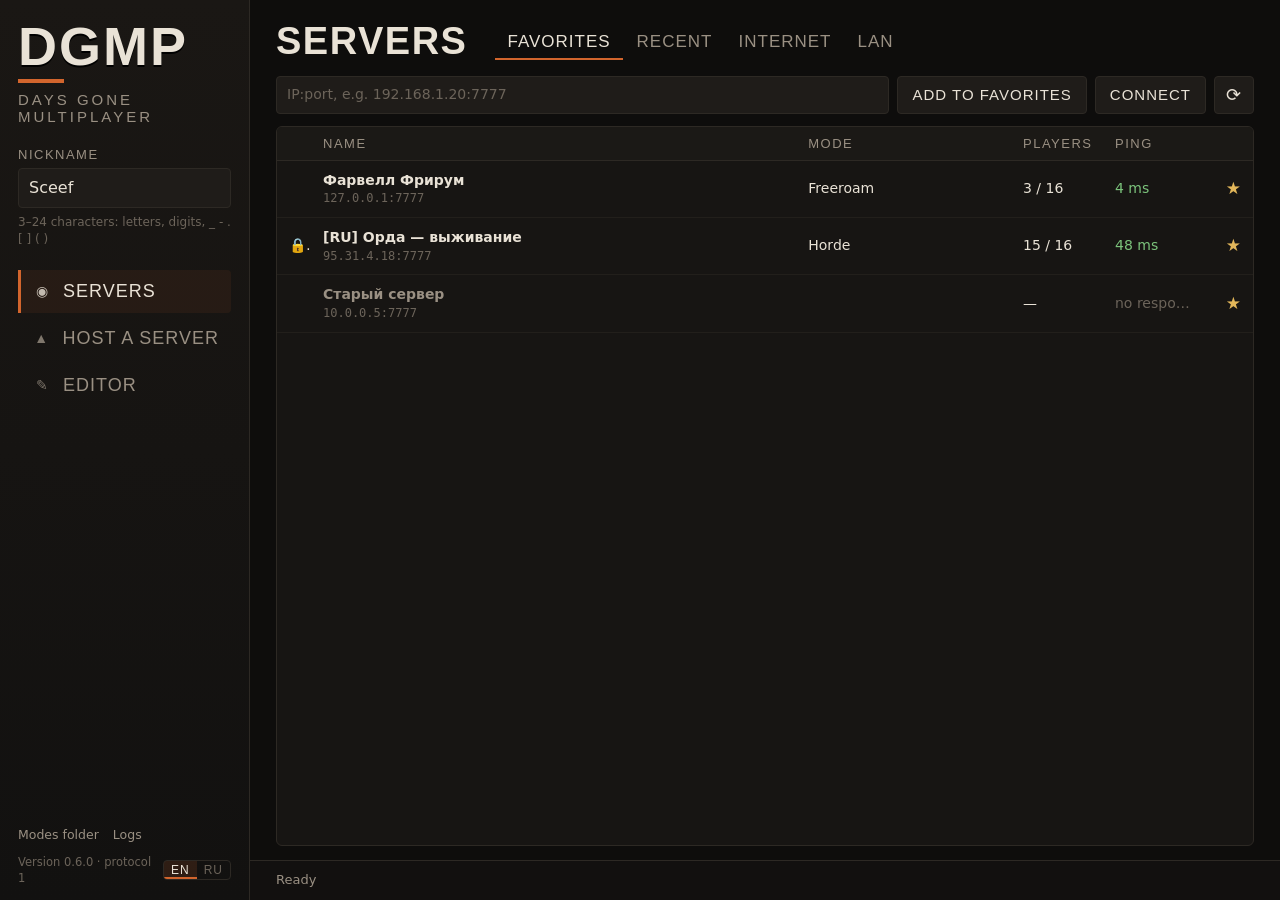
==== commit f8afa97f: "Master server and the launcher's Internet tab - dgmp-server --master [--port 7700]: public server li" ====
--- a/launcher/ui/index.html
+++ b/launcher/ui/index.html
@@ -4,7 +4,7 @@
 <meta charset="utf-8">
 <meta name="viewport" content="width=device-width, initial-scale=1">
 <title>DGMP</title>
-<link rel="stylesheet" href="app.css?v=0.6.2">
+<link rel="stylesheet" href="app.css?v=0.6.3">
 </head>
 <body>
 <div class="app">
@@ -26,7 +26,6 @@
     <nav class="nav" role="tablist">
       <button class="nav-item active" data-page="servers" role="tab"><span class="ico">◉</span><span data-i18n="nav.servers">Серверы</span></button>
       <button class="nav-item" data-page="host" role="tab"><span class="ico">▲</span><span data-i18n="nav.host">Создать сервер</span><span class="dot" id="server-dot" hidden></span></button>
-      <!-- Quests are edited in the quest window that opens with the editor (index.html?view=quests). -->
       <button class="nav-item" data-page="editor" role="tab"><span class="ico">✎</span><span data-i18n="nav.editor">Редактор</span></button>
     </nav>
 
@@ -50,6 +49,7 @@
         <div class="tabs" role="tablist">
           <button class="tab active" data-list="favorites" data-i18n="list.favorites">Избранное</button>
           <button class="tab" data-list="recent" data-i18n="list.recent">Недавние</button>
+          <button class="tab" data-list="internet" data-i18n="list.internet">Интернет</button>
           <button class="tab" data-list="lan" data-i18n="list.lan">Локальная сеть</button>
         </div>
       </header>
@@ -130,99 +130,16 @@
       </div>
     </section>
 
-    <!-- QUESTS -->
-    <section class="page" id="page-quests">
-      <header class="page-head">
-        <h1 data-i18n="quests.title">Квесты</h1>
-        <div class="pick-hint" data-i18n="quests.pickHint">В игре: F6 — точка, F7 — объект, F9 — предмет для шага</div>
-        <div class="tele" id="q-tele" data-i18n="tele.off">игра не запущена</div>
-      </header>
-      <div class="arm-wait" id="q-arm" hidden>
-        <span class="spinner"></span>
-        <span class="grow" id="q-arm-text" data-i18n="arm.text">Кликните ЛКМ в игре…</span>
-        <label class="check inline"><input type="checkbox" id="q-arm-repeat"> <span data-i18n="arm.repeat">Повторять</span></label>
-        <button type="button" class="btn small" id="q-arm-cancel" data-i18n="cancel">Отмена</button>
-      </div>
-      <div class="quest-grid">
-        <div class="card quest-side">
-          <button class="btn primary" id="q-new" data-i18n="q.new">Новый квест</button>
-          <div class="quest-list" id="q-list"></div>
-          <div class="empty-note" id="q-list-empty" hidden data-i18n-html="q.listEmpty">Квестов пока нет.<br>Файлы лежат в папке quests.</div>
-        </div>
-
-        <div class="card quest-edit">
-          <div class="empty-note" id="q-none" data-i18n="q.none">Выберите квест слева или создайте новый.</div>
-          <form class="quest-form" id="q-form" autocomplete="off" spellcheck="false" hidden>
-            <div class="quest-actions">
-              <div class="quest-file" id="q-file"></div>
-              <button type="button" class="btn danger" id="q-delete" data-i18n="delete">Удалить</button>
-              <button type="submit" class="btn" id="q-save" data-i18n="save">Сохранить</button>
-              <button type="button" class="btn primary" id="q-test" title="Сохранить, запустить сервер с режимом questtest и войти в игру" data-i18n="q.test" data-i18n-title="q.testHint">Проверить</button>
-            </div>
-
-            <div class="row">
-              <div class="field">
-                <label for="q-id">Id <span class="muted" data-i18n="q.idHint">(имя файла: a-z, 0-9, _ и -)</span></label>
-                <input id="q-id" data-q="id" maxlength="64">
-              </div>
-              <div class="field">
-                <label for="q-title" data-i18n="q.title">Название</label>
-                <input id="q-title" data-q="title" maxlength="120">
-              </div>
-            </div>
-            <div class="row">
-              <div class="field">
-                <label for="q-category" data-i18n="q.category">Категория</label>
-                <select id="q-category" data-q="category"></select>
-              </div>
-              <div class="field">
-                <label for="q-style" data-i18n="q.style">Вид маркеров</label>
-                <select id="q-style" data-q="style"></select>
-              </div>
-            </div>
-            <div class="field">
-              <label for="q-text" data-i18n="q.text">Текст «Новое задание»</label>
-              <textarea id="q-text" data-q="text" rows="2" maxlength="500"></textarea>
-            </div>
-
-            <div class="field">
-              <label data-i18n="q.reward">Награда</label>
-              <div class="row narrow">
-                <div class="field">
-                  <span class="sub-label" data-i18n="q.xp">Опыт</span>
-                  <input id="q-xp" data-q="xp" type="number" min="0" step="10" placeholder="0">
-                </div>
-              </div>
-              <div class="rows" id="q-reward"></div>
-              <button type="button" class="btn small" id="q-reward-add" data-i18n="q.addItem">+ Предмет</button>
-            </div>
-
-            <div class="field">
-              <label data-i18n="q.steps">Шаги</label>
-              <div class="steps" id="q-steps"></div>
-              <div class="actions">
-                <button type="button" class="btn small" data-add-step="goto" data-i18n="addStep.goto">+ Дойти до точки</button>
-                <button type="button" class="btn small" data-add-step="hold" data-i18n="addStep.hold">+ Удерживать зону</button>
-                <button type="button" class="btn small" data-add-step="collect" data-i18n="addStep.collect">+ Сделать N раз</button>
-              </div>
-            </div>
-          </form>
-        </div>
-      </div>
-      <datalist id="item-keys"></datalist>
-    </section>
-
     <!-- EDITOR -->
     <section class="page" id="page-editor">
       <header class="page-head"><h1 data-i18n="nav.editor">Редактор</h1></header>
       <div class="card editor-card">
-        <p data-i18n="editor.desc">Одиночный режим для создания карт, режимов и квестов: полёт (F2), дев-меню (F3), сохранение точки старта (F5). Вместе с игрой открывается окно квестов. Сюжет, сохранения и фоторежим отключены.</p>
+        <p data-i18n="editor.desc">Одиночный режим для создания карт, режимов и квестов: полёт (F2), дев-меню (F3), сохранение точки старта (F5). Квесты и работы создаются в окнах редактора внутри игры. Сюжет, сохранения и фоторежим отключены.</p>
         <label class="check"><input type="checkbox" id="e-refresh"> <span data-i18n="editor.refresh">Восстановить исходный шаблон мира перед запуском</span></label>
         <div class="actions"><button class="btn primary big" id="e-run" data-i18n="editor.run">Открыть редактор</button></div>
       </div>
     </section>
 
-    <div class="toast" id="toast" hidden></div>
     <div class="statusbar" id="statusbar">
       <span class="spinner" id="spinner" hidden></span>
       <span id="status-text" data-i18n="status.ready">Готово</span>
@@ -243,6 +160,6 @@
   </form>
 </div>
 
-<script src="app.js?v=0.6.2"></script>
+<script src="app.js?v=0.6.3"></script>
 </body>
 </html>
--- a/launcher/ui/app.css
+++ b/launcher/ui/app.css
@@ -173,107 +173,6 @@
 .check { display: flex; gap: 10px; align-items: center; color: var(--muted); }
 .check input { width: 16px; height: 16px; accent-color: var(--accent); }
 
-/* ---------- quests ---------- */
-.page-head .tele { margin-left: auto; font: 12.5px var(--mono); color: var(--dim); padding-bottom: 4px; }
-.page-head .tele.on { color: var(--ok); }
-.quest-grid { flex: 1; min-height: 0; display: grid; grid-template-columns: 250px 1fr; gap: 16px; padding-bottom: 4px; }
-.quest-side { display: flex; flex-direction: column; gap: 12px; min-height: 0; padding: 14px; }
-.quest-list { flex: 1; min-height: 0; overflow: auto; display: flex; flex-direction: column; gap: 2px; margin: 0 -6px; }
-.quest-item {
-  display: flex; flex-direction: column; align-items: flex-start; gap: 1px; background: none; border: 0; border-left: 3px solid transparent;
-  border-radius: 0 4px 4px 0; padding: 7px 10px; text-align: left; color: var(--text); min-width: 0;
-}
-.quest-item:hover { background: #ffffff08; }
-.quest-item.sel { background: #d2652d1f; border-left-color: var(--accent); }
-.quest-item .q-name { font-weight: 600; max-width: 100%; white-space: nowrap; overflow: hidden; text-overflow: ellipsis; }
-.quest-item .q-meta { font-size: 12px; color: var(--dim); font-family: var(--mono); }
-.quest-item.broken .q-name { color: var(--bad); }
-.empty-note { color: var(--dim); text-align: center; line-height: 1.6; margin: 30px 10px; }
-
-.quest-edit { min-height: 0; min-width: 0; overflow: auto; padding: 0; }
-.quest-form { display: flex; flex-direction: column; gap: 14px; padding: 0 18px 18px; }
-.quest-actions {
-  position: sticky; top: 0; z-index: 2; display: flex; flex-wrap: wrap; align-items: center; gap: 8px; margin: 0 -18px; padding: 12px 18px;
-  background: var(--panel); border-bottom: 1px solid var(--line);
-}
-.quest-file { flex: 1; min-width: 0; font: 13px var(--mono); color: var(--muted); white-space: nowrap; overflow: hidden; text-overflow: ellipsis; }
-.quest-file .dirty { color: var(--warn); font-family: var(--body); margin-left: 6px; }
-textarea {
-  width: 100%; resize: vertical; background: var(--panel-2); border: 1px solid var(--line); border-radius: 4px; padding: 8px 10px;
-  outline: none; user-select: text;
-}
-textarea:focus { border-color: var(--accent); }
-.field input.bad { border-color: var(--bad); }
-.row.narrow { grid-template-columns: 160px; margin-bottom: 8px; }
-.sub-label { display: block; font-size: 12px; color: var(--dim); margin-bottom: 3px; }
-.btn.small { padding: 5px 10px; font-size: 13.5px; }
-.btn.tiny { padding: 3px 8px; font-size: 12.5px; letter-spacing: .5px; }
-.btn.x { padding: 3px 8px; font-size: 14px; color: var(--muted); }
-.btn.x:hover { color: #f0a198; border-color: #6b2f2a; }
-
-.rows { display: flex; flex-direction: column; gap: 6px; margin-bottom: 8px; }
-.rows:empty { display: none; }
-.item-row { display: flex; gap: 6px; align-items: center; flex-wrap: wrap; }
-.item-row .key { flex: 1 1 220px; }
-.item-row .cnt { width: 76px; }
-.item-row .coord { width: 104px; }
-
-.steps { display: flex; flex-direction: column; gap: 10px; margin-bottom: 10px; }
-.steps:empty { display: none; }
-.step { border: 1px solid var(--line); border-radius: 6px; background: #1a1815; }
-.step-head { display: flex; align-items: center; gap: 8px; padding: 8px 10px; border-bottom: 1px solid var(--line); }
-.step-num { font: 700 20px/1 var(--head); color: var(--accent); min-width: 26px; }
-.step-head select { width: 210px; min-width: 0; flex: 0 1 auto; padding: 5px 8px; }
-.step { cursor: default; }
-.step.sel { border-color: var(--accent); box-shadow: inset 3px 0 0 var(--accent); }
-.arm-bar { display: none; }
-.quests-view .step.sel .arm-bar { display: flex; gap: 6px; flex-wrap: wrap; }
-.pick-hint { display: none; }
-.arm-wait {
-  display: flex; align-items: center; gap: 10px; padding: 8px 12px; margin-bottom: 10px; border: 1px solid var(--accent);
-  border-radius: 6px; background: #d2652d1f;
-}
-.toast {
-  position: absolute; left: 50%; bottom: 56px; transform: translateX(-50%); z-index: 5; max-width: calc(100% - 32px);
-  background: #26211c; border: 1px solid #4a433b; border-radius: 6px; padding: 8px 14px; box-shadow: 0 4px 16px #0008;
-}
-.toast.error { color: #f0a198; border-color: #6b2f2a; }
-.step-head .spacer { flex: 1; }
-.step-body { display: flex; flex-direction: column; gap: 10px; padding: 12px; }
-.step-body .field > label { font-size: 12px; letter-spacing: 1px; margin-bottom: 4px; }
-.grid4 { display: grid; grid-template-columns: repeat(4, minmax(0, 1fr)); gap: 8px; }
-.grid3 { display: grid; grid-template-columns: repeat(3, minmax(0, 1fr)); gap: 8px; }
-.coords { display: flex; gap: 6px; align-items: flex-end; flex-wrap: wrap; }
-.coords .field { flex: 1 1 90px; }
-.coords .btns { display: flex; gap: 6px; }
-.events { display: flex; flex-wrap: wrap; gap: 6px 16px; }
-.field label.check { display: inline-flex; margin: 0; font: 13px var(--body); letter-spacing: 0; text-transform: none; color: var(--muted); }
-.check.inline { gap: 6px; }
-.checks { display: flex; gap: 20px; }
-
-@media (max-width: 1000px) {
-  .quest-grid { grid-template-columns: 200px 1fr; }
-  .grid4 { grid-template-columns: repeat(2, minmax(0, 1fr)); }
-}
-@media (max-width: 600px) {
-  .grid3 { grid-template-columns: 1fr; }
-}
-
-/* Quest window next to the editor game (index.html?view=quests): only the quests page, compact. */
-.quests-view .app { grid-template-columns: 1fr; }
-.quests-view .side { display: none; }
-.quests-view .page { padding: 10px 12px 0; }
-.quests-view .page-head { margin-bottom: 8px; gap: 4px 12px; }
-.quests-view h1 { display: none; }
-.quests-view .page-head .tele { margin-left: 0; padding: 0; }
-.quests-view .pick-hint { display: block; width: 100%; font-size: 12.5px; color: var(--muted); }
-.quests-view .quest-grid { grid-template-columns: 1fr; grid-template-rows: auto minmax(0, 1fr); gap: 10px; }
-.quests-view .quest-side { flex-direction: row; align-items: flex-start; max-height: 140px; padding: 10px; }
-.quests-view .quest-list { margin: 0; }
-.quests-view .quest-form { padding: 0 12px 12px; }
-.quests-view .quest-actions { margin: 0 -12px; padding: 10px 12px; }
-.quests-view .statusbar { padding: 8px 12px; margin-top: 10px; }
-
 /* ---------- status bar ---------- */
 .statusbar {
   display: flex; align-items: center; gap: 10px; padding: 10px 26px; margin-top: 14px; border-top: 1px solid var(--line);
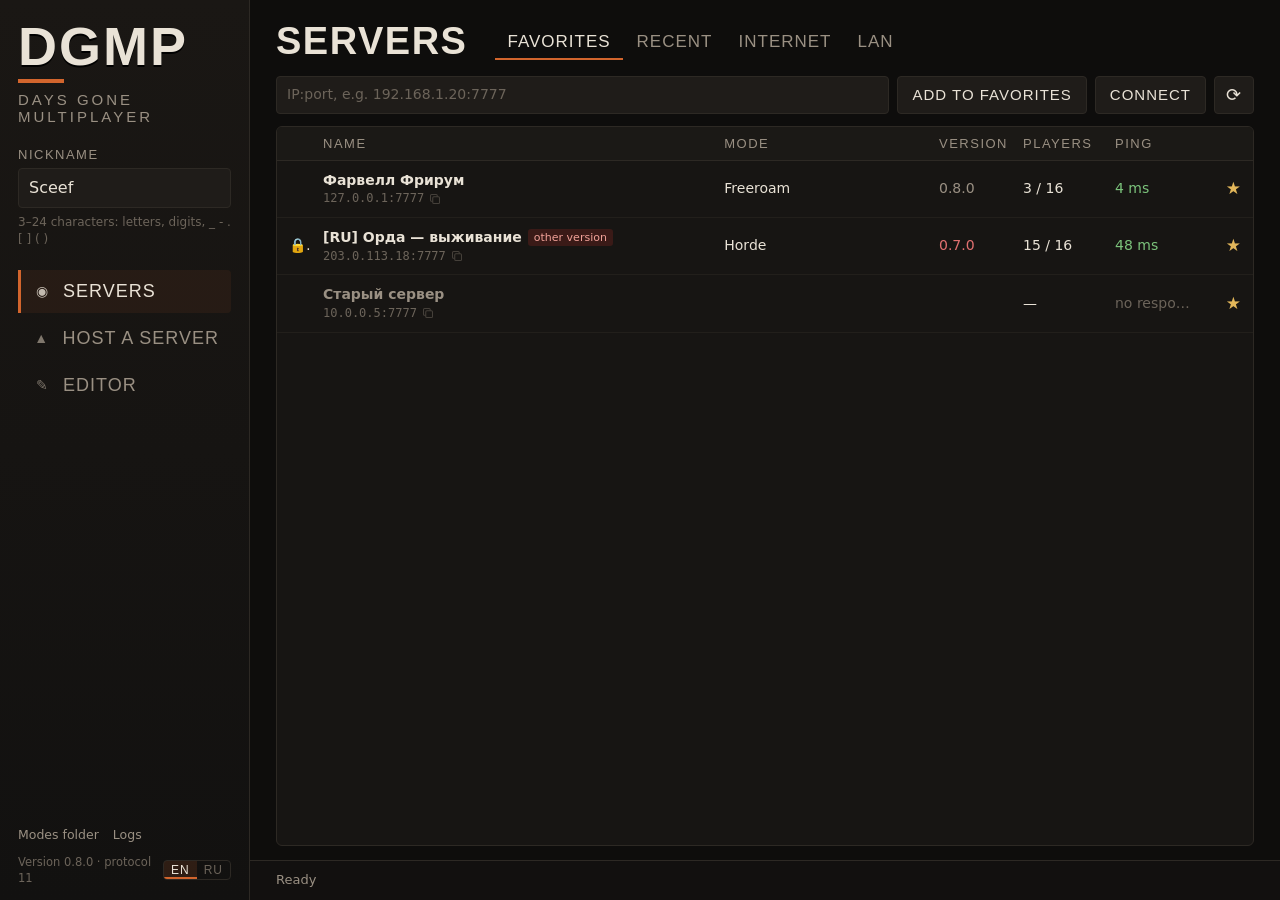
==== commit 32cfe060: "Launcher: the server list shows each server's version (red with a hint when its protocol differs) Th" ====
--- a/launcher/ui/index.html
+++ b/launcher/ui/index.html
@@ -30,6 +30,7 @@
     </nav>
 
     <div class="side-foot">
+      <a class="update" id="update" hidden target="_blank" rel="noopener"></a>
       <button class="link" data-open="modes" data-i18n="foot.modes">Папка режимов</button>
       <button class="link" data-open="logs" data-i18n="foot.logs">Логи</button>
       <div class="foot-row">
@@ -63,7 +64,7 @@
 
       <div class="table-wrap">
         <table class="servers">
-          <thead><tr><th class="c-lock"></th><th data-i18n="th.name">Название</th><th class="c-mode" data-i18n="mode">Режим</th><th class="c-players" data-i18n="th.players">Игроки</th><th class="c-ping" data-i18n="th.ping">Пинг</th><th class="c-act"></th></tr></thead>
+          <thead><tr><th class="c-lock"></th><th data-i18n="th.name">Название</th><th class="c-mode" data-i18n="mode">Режим</th><th class="c-ver" data-i18n="th.version">Версия</th><th class="c-players" data-i18n="th.players">Игроки</th><th class="c-ping" data-i18n="th.ping">Пинг</th><th class="c-act"></th></tr></thead>
           <tbody id="server-rows"></tbody>
         </table>
         <div class="empty" id="empty"></div>
--- a/launcher/ui/app.css
+++ b/launcher/ui/app.css
@@ -62,6 +62,8 @@
 .side-foot { margin-top: auto; display: flex; flex-wrap: wrap; gap: 4px 14px; align-items: center; }
 .link { background: none; border: 0; padding: 0; color: var(--muted); font-size: 12.5px; }
 .link:hover { color: var(--accent-hi); }
+.update { width: 100%; margin-bottom: 6px; padding: 6px 10px; border: 1px solid var(--accent); border-radius: 4px; color: var(--accent-hi); font-size: 12.5px; text-decoration: none; }
+.update:hover { background: #d2652d26; }
 .foot-row { width: 100%; display: flex; align-items: center; gap: 8px; margin-top: 6px; }
 .version { flex: 1; min-width: 0; font-size: 11.5px; color: var(--dim); }
 .lang { display: flex; border: 1px solid var(--line); border-radius: 4px; overflow: hidden; }
@@ -114,6 +116,8 @@
 .servers tbody tr.sel { background: #d2652d1f; box-shadow: inset 3px 0 0 var(--accent); }
 .c-lock { width: 34px; text-align: center; }
 .c-mode { width: 22%; }
+.c-ver { width: 84px; color: var(--muted, #9a9388); }
+.servers td.ver-bad { color: #e07070; }
 .c-players { width: 92px; }
 .c-ping { width: 104px; }
 .c-act { width: 46px; }
@@ -121,6 +125,12 @@
 .srv-name { font-weight: 600; }
 .srv-addr { display: block; font-size: 12px; color: var(--dim); font-family: var(--mono); }
 .offline .srv-name { color: var(--muted); }
+.copy { display: inline-flex; align-items: center; gap: 5px; background: none; border: 0; padding: 0; color: inherit; font: inherit; cursor: copy; }
+.copy svg { width: 12px; height: 12px; fill: none; stroke: currentColor; stroke-width: 1.4; opacity: .55; }
+.copy:hover { color: var(--accent-hi); }
+.copy:hover svg { opacity: 1; }
+.copy.done, .copy.done svg { color: var(--ok); opacity: 1; }
+.detail-meta .copy { font-family: var(--mono); }
 .ping-good { color: var(--ok); } .ping-mid { color: var(--warn); } .ping-bad { color: var(--bad); } .ping-none { color: var(--dim); }
 .full { color: var(--warn); }
 .tag { display: inline-block; font-size: 11px; padding: 1px 6px; border-radius: 3px; background: #3a1a17; color: #f0a198; margin-left: 6px; vertical-align: 1px; }
